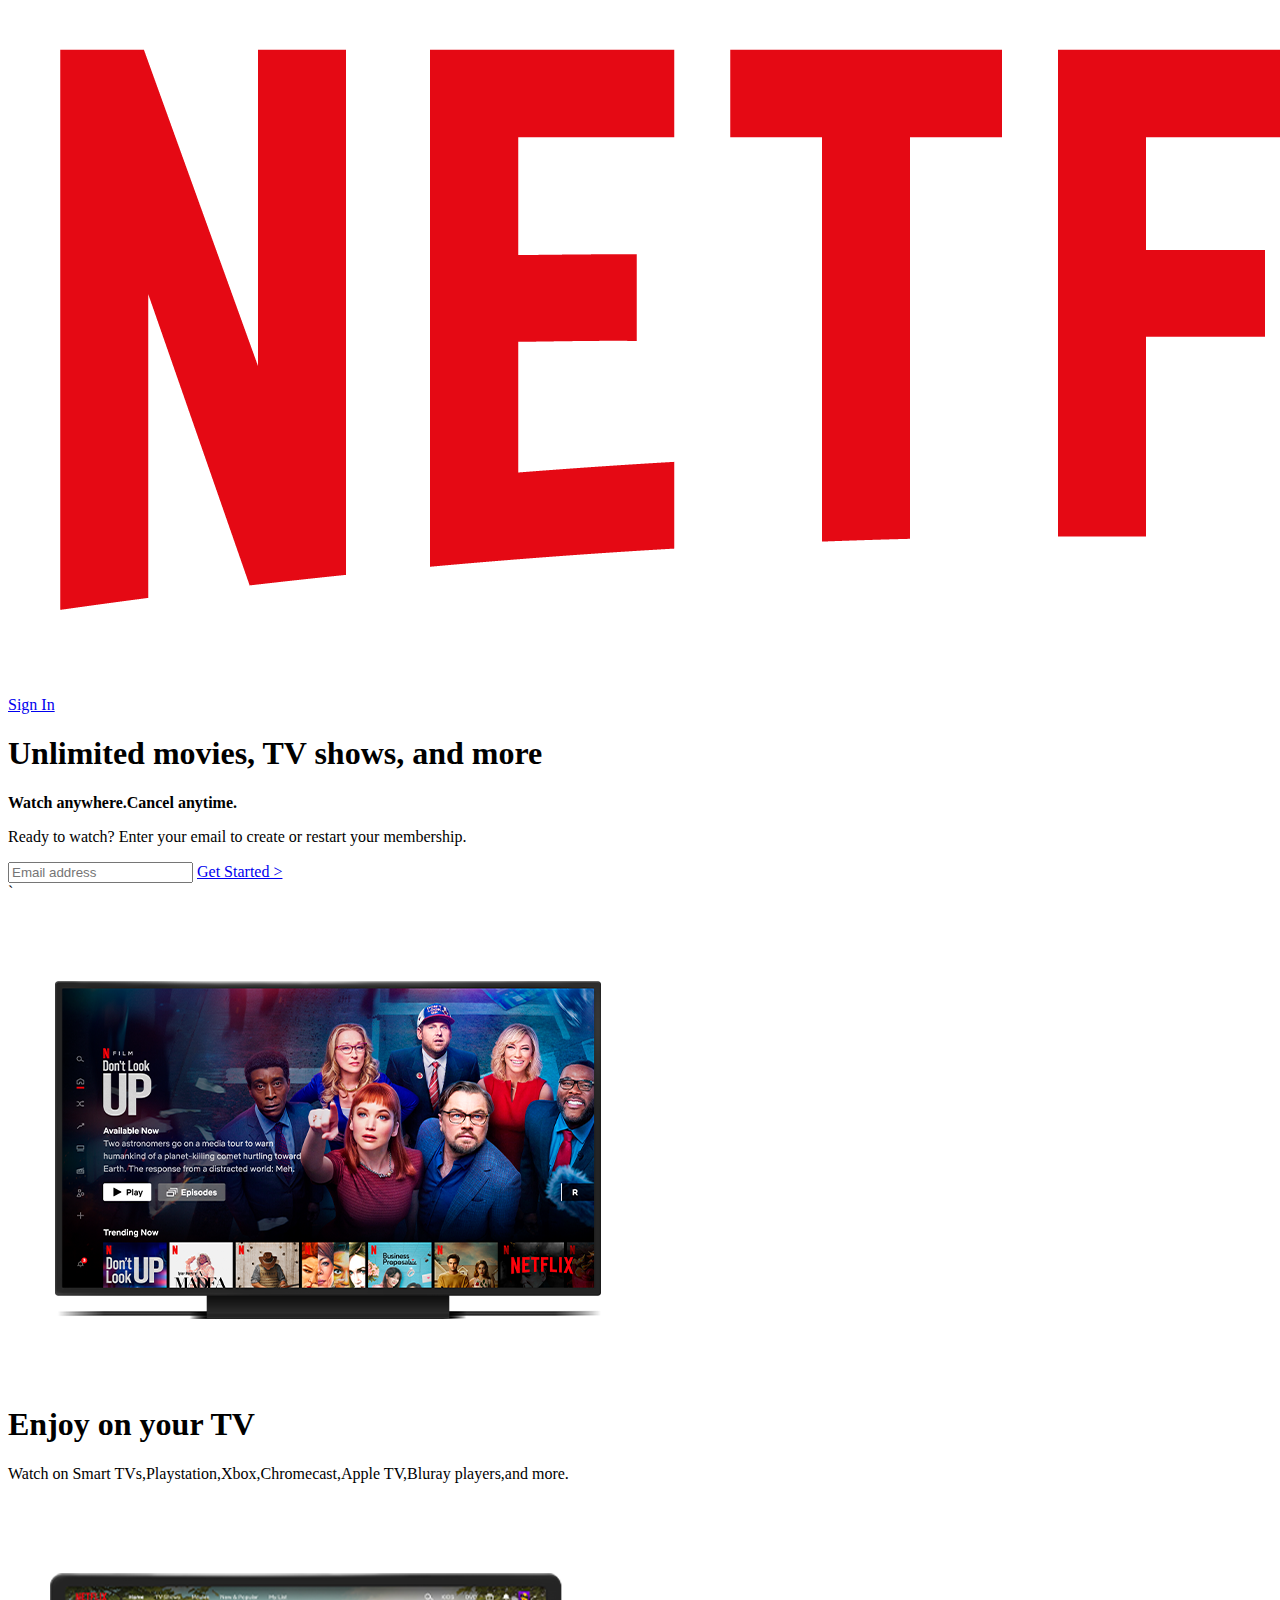
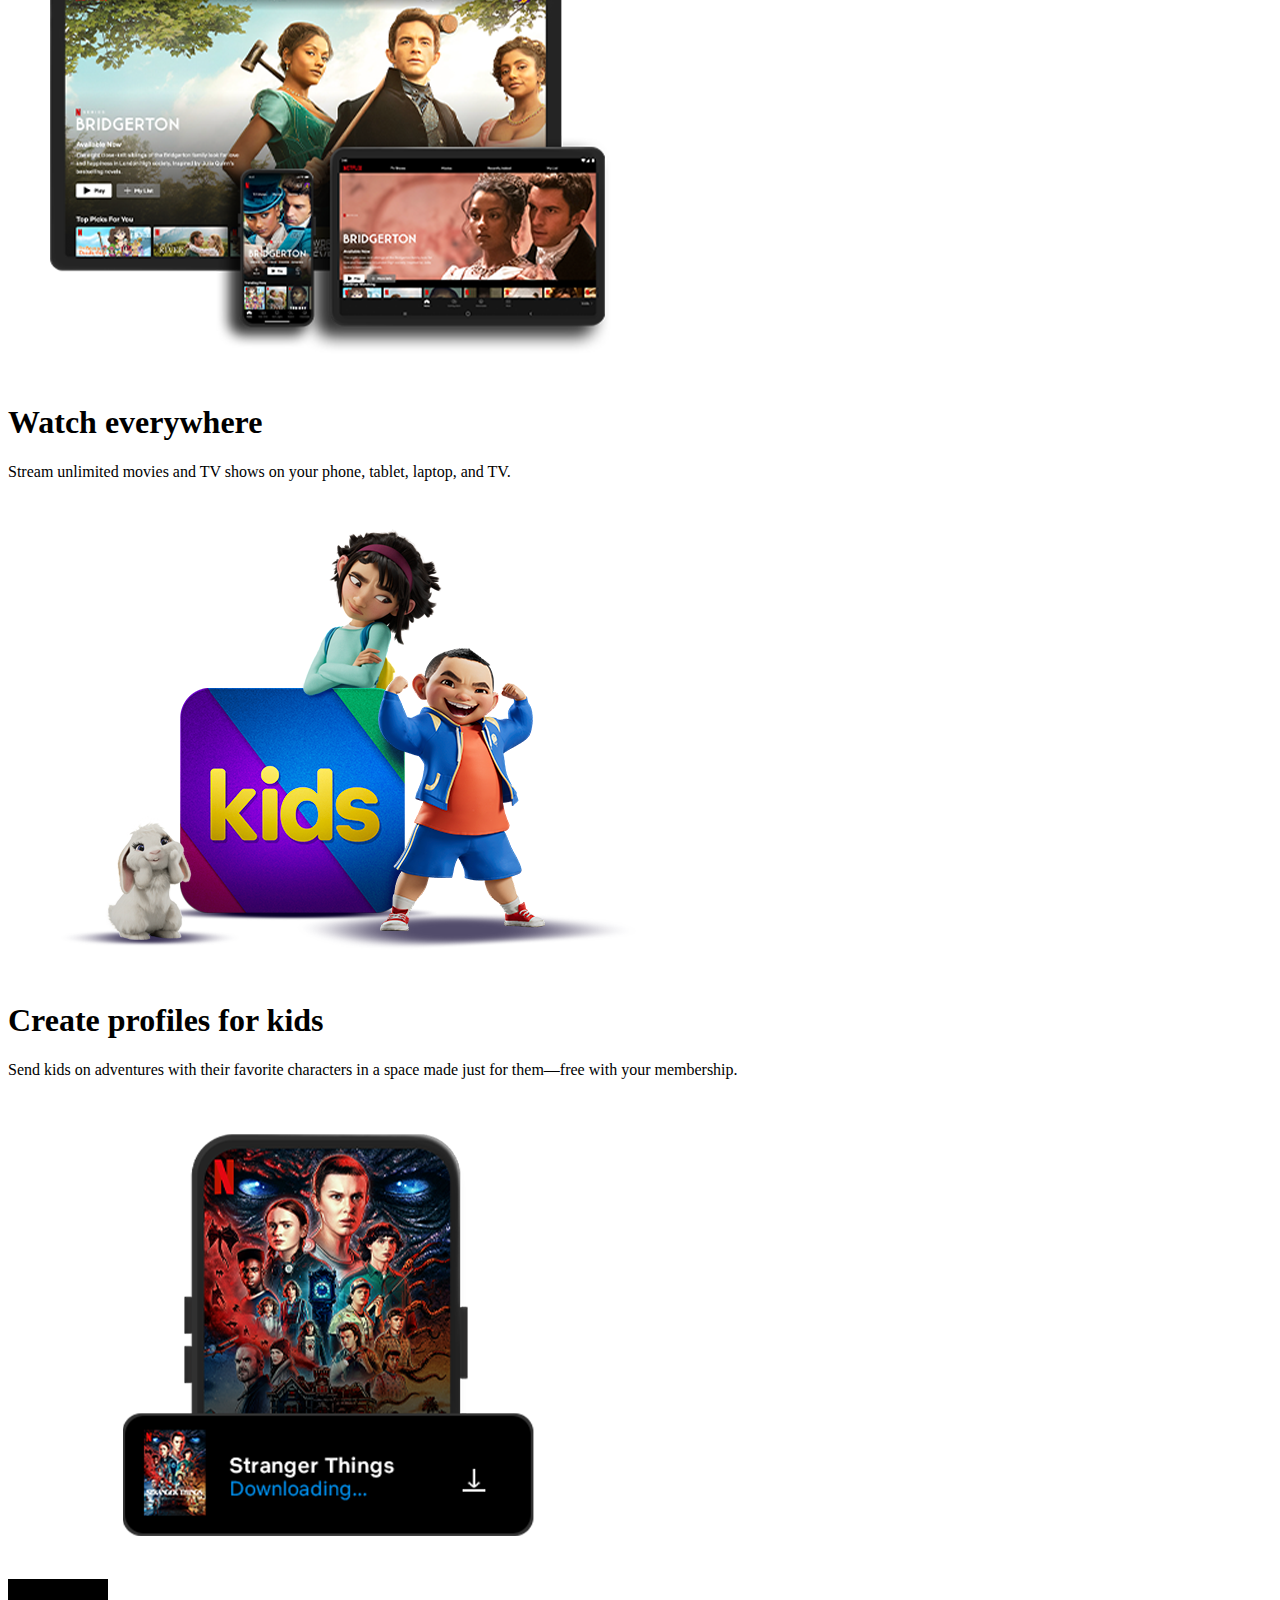
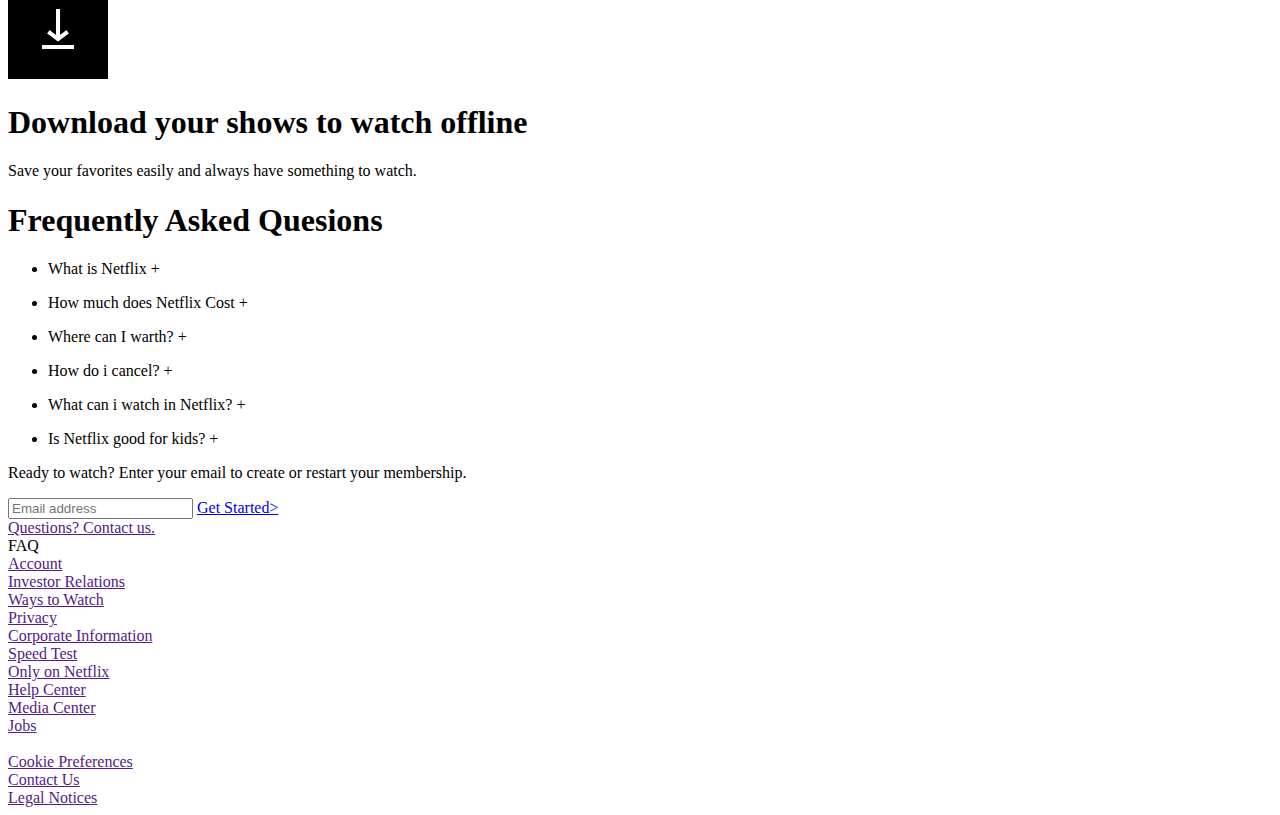
==== index.html @ 24087489 "second  commit" ====
<!DOCTYPE html>
<html lang="en">
    <head>
        <meta charset="UTF-8">
        <meta http-equiv="X-UA-Compatible" content="IE=edge">
        <meta name="viewport" content="width=device-width, initial-scale=1.0">
        <title>Document</title>
        <link rel="stylesheet" href="net.css">
        <link rel="stylesheet" media="screen and (max-width:768px)" href="mobile.css">
</head>
<body>
    <header>
        <!--header  -->
        <nav id="header" >
            <img class="logo" src="../NETFLIX/netflix-logo-png-2562.png" alt="">
            <a class="btn" href="net-sign.html">Sign In</a>
        </nav>
        <!-- showcase -->
        <div id="showcase" >
            <div class="showcase-main">
                <h1 class="text-pry">Unlimited movies, TV shows, and more </h1>
                <p class="text"><b>Watch anywhere.Cancel anytime.</b></p>
                <p class="info">Ready to  watch? Enter your email to create or restart your membership.</p>
                <div class="form">
                    <form action="">
                        <input class="input" type="text" name="E-mail" id="E-mail" placeholder="Email address">
                        <a class="button" href="#">Get Started > </a>
                    </form>
                </div>`
            </div>
        </div>
    </header>
    <!-- show-more -->
        <section id="show-more">
            <div class="more">
                <img class="img-show" src="../NETFLIX/netenj.png" alt="TV">
                <div class="cont">
                    <h1 class="text-show" >Enjoy on your TV</h1>
                    <p  class="txt" >Watch on Smart TVs,Playstation,Xbox,Chromecast,Apple TV,Bluray players,and more.</p>
                </div>
                
            </div>
            <div class="border"></div>
            <div class="more1">
                <img class="img-show" src="../NETFLIX/netwat.png" alt="">
                <div class="cont">
                    <h1 class="text-show">Watch everywhere</h1>
                    <p class="txt">Stream unlimited movies and TV shows on your phone, tablet, laptop, and TV.</p>
                </div>
                
            </div>
            <div class="border"></div>
            <div class="more">
                <img class="img-show" src="../NETFLIX/netcreat.png" alt="">
                
                <div class="cont">
                    <h1 class="text-show">Create profiles for kids</h1>
                    <p  class="txt" >Send kids on adventures with their favorite characters in a space made just for them—free with your membership.</p>
                </div>
            </div>
            <div class="border"></div>
            <div  class="more1">
                <img class="img-show" src="../NETFLIX/netdown.png" alt="">
                <div class="gif">
                     <img class="icons1" src="../NETFLIX/netflix-icon.gif" alt="">
                </div>
                
                <div class="cont">
                   <h1 class="text-show">Download your shows to watch offline</h1>
                    <p  class="txt" >Save your favorites easily and always have something to watch.</p>
                </div>
            </div>

        </section>

        <!-- features -->
        <section id="features" >
            <h1 class="text-feat">Frequently Asked Quesions</h1>
            <ul >
                <li><p class="feat">What is Netflix  <span class="icon">+</span></p></li>
                <li ><p class="feat">How much does Netflix Cost <span class="icon">+</span></p></li>
                <li ><p class="feat"> Where can I warth? <span class="icon">+</span></p></li>
                <li ><p class="feat">How do i cancel? <span class="icon">+</span></p></li>
                <li ><p class="feat">What can i watch in Netflix? <span class="icon">+</span></p></li>
                <li > <p class="feat">Is Netflix good for kids? <span class="icon">+</span></p></li>
            </ul>
        </section>

        
        <!-- info -->
        <section id="info">
            <div class="more-info">
                <p>Ready to watch? Enter your email to create or restart your membership.</p>
            </div>
        </section>
        <div id="form-2" class="form" >
             <form action="">
                <input class="input" type="text" name="E-mail" id="E-mail" placeholder="Email address">
                <a class="button" href="#">Get Started></a>
            </form>
            </div>
        
        <!-- footer -->
        <footer>
            <a class="ln-txt" href="">Questions? Contact us.</a>

            <div class="links">

                <div class="lin"> <li><ahref="">FAQ<a><a></li>
                    <li><a href="">Account</a></li>

                    <li><a href="">Investor Relations</a></li>
                    <li><a href=""> Ways to Watch</a></li></div>

                <div class="lin"><li><a href=""> Privacy</a></li>
                    <li><a href="">Corporate Information </a></li>
                    <li><a href=""> Speed Test </a></li>
                    <li><a href=""> Only on Netflix</a></li></div>

                <div class="lin"><li><a href="">Help Center</a></li>
                    <li><a href=""> 
                        Media Center</a></li>
                    <li><a href="">
                        Jobs</a></li>
                    <li><a href=""
                        Terms of Use></a></li></div>
                        
                <div class="lin">
                  <li><a href="">Cookie Preferences</a></li>
                    <li><a href="">
                        Contact Us</a></li>
                    <li><a href="">
                        Legal Notices</a></li></div>
            </div>

        </footer>

    
</body>
</htmnetl>
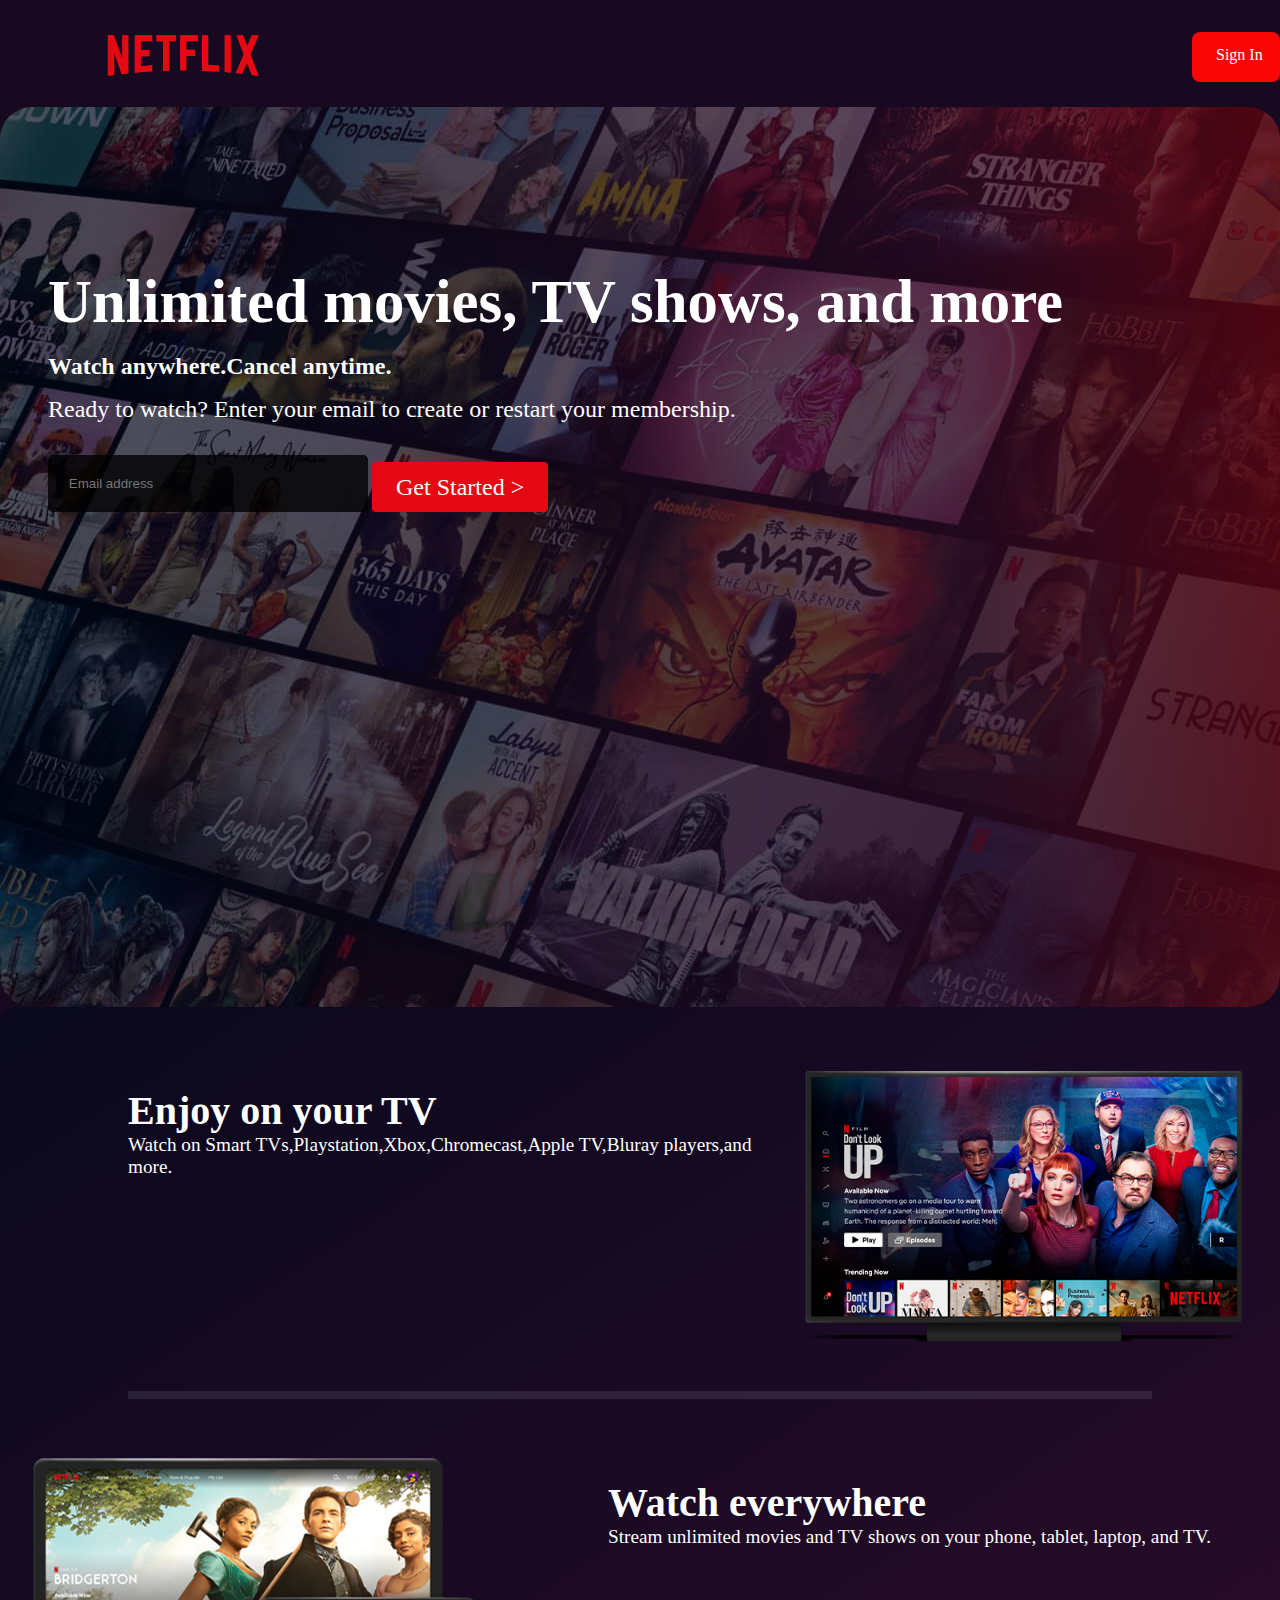
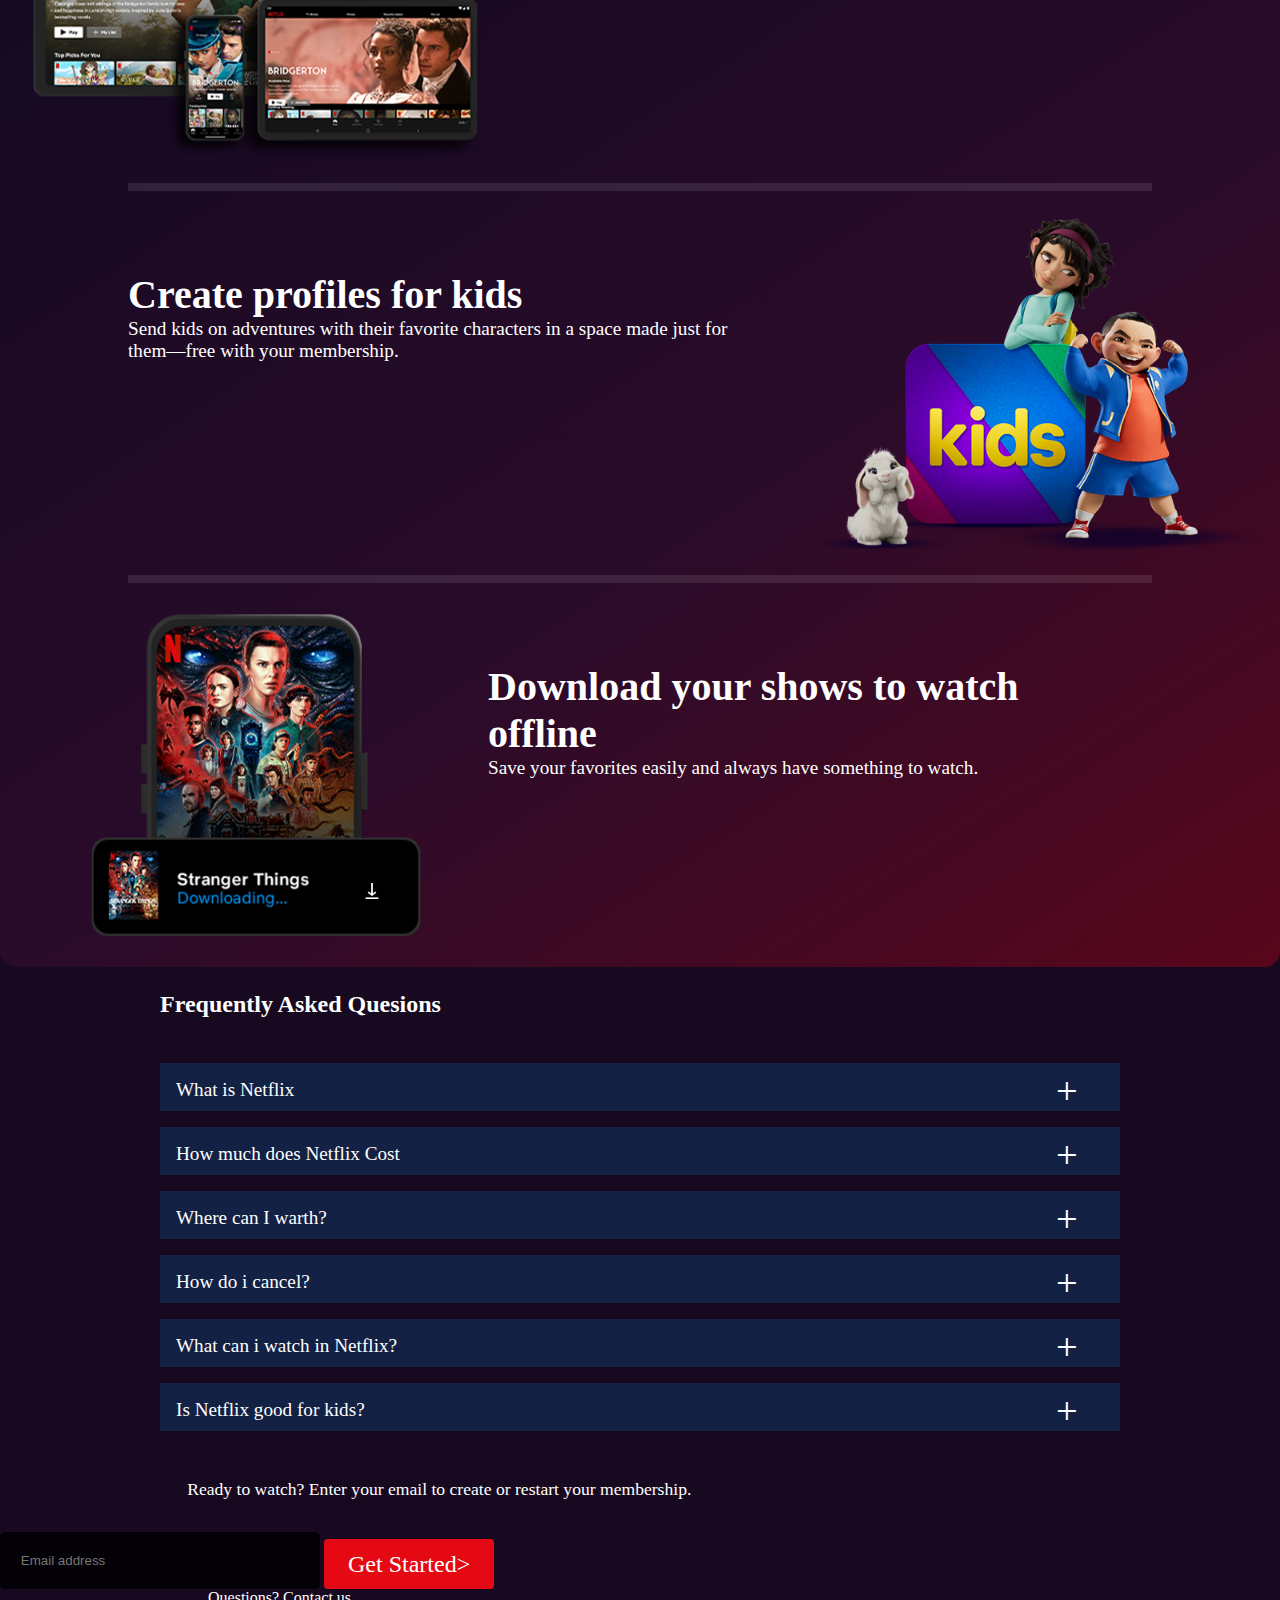
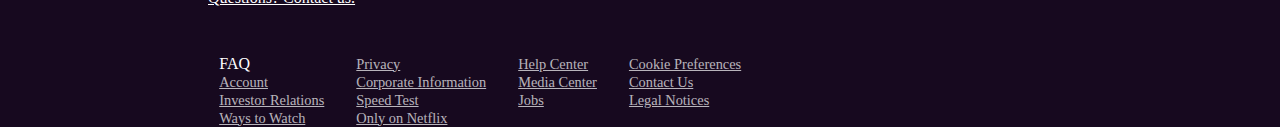
==== commit 0d8df900: "third  commit" ====
--- a/index.html
+++ b/index.html
@@ -5,8 +5,8 @@
         <meta http-equiv="X-UA-Compatible" content="IE=edge">
         <meta name="viewport" content="width=device-width, initial-scale=1.0">
         <title>Document</title>
-        <link rel="stylesheet" href="net.css">
-        <link rel="stylesheet" media="screen and (max-width:768px)" href="mobile.css">
+        <link rel="stylesheet" href="./css/net.css">
+        <link rel="stylesheet" media="screen and (max-width:768px)" href="./css/mobile.css">
 </head>
 <body>
     <header>
--- a/css/net.css
+++ b/css/net.css
@@ -0,0 +1,229 @@
+*{
+    padding: 0px;
+    margin: 0px;
+    box-sizing: border-box;
+}
+
+
+/* Main Section */
+body{
+    background-color: #17091f;
+}
+/* header */
+#header{
+    display: flex;
+    margin-left: 1.5rem;
+    margin-top: 2rem;
+    margin-bottom: 1.6rem;
+}
+/* btn */
+.btn{
+    width: 6rem;
+    margin-left: 58rem;
+    text-decoration: none;
+    background-color: #f90606;
+    padding: 0.9rem;
+    padding-left: 1.5rem;
+    color: #fff;
+    border-radius: 0.5rem;
+}
+/* logo */
+.logo{
+    width: 10rem;
+    margin-left: 5rem;
+
+}
+/*  Section-showcase */
+#showcase{
+    background-image:  linear-gradient(84.58deg, rgba(0, 8, 29, 0.6) 10.01%, rgba(53, 13, 49, 0.6) 73.1%, rgba(132, 5, 25, 0.6) 101.09%),linear-gradient(102.21deg, rgba(0, 0, 0, 0.04) 16.09%, rgba(1, 1, 1, 0.17) 39.27%, rgba(1, 1, 1, 0.24) 64.25%, rgba(4, 4, 4, 0.8) 96.63%),url("../NETFLIX/netflix.jpg");
+    max-width: 180vh;
+    border-radius: 2rem;
+    height: 100vh;
+    margin: auto;
+    min-height: 32rem;
+}
+.showcase-main{
+    padding-top: 10rem;
+    padding-left: 3rem;
+    max-width: 100%;
+}
+/* form */
+.form{
+    margin-top: 2rem;
+    max-width: 80rem;
+}
+/* input */
+.input{
+    padding: 1.3rem;
+    width: 20rem;
+    border-radius: 0.3rem;
+    border: none;
+    background-color: rgba(0, 0, 0, 0.798);
+}
+.button{
+   
+    text-decoration: none;
+    padding: 0.45rem 1.4rem;
+    border-radius: 0.3rem;
+    border-radius: 0.25rem;
+    vertical-align: text-top;
+    width: auto;
+    font-size: 1.5rem;
+    font-weight: 500;
+    min-height: 3.5rem;
+    padding: 0.75rem 1.5rem;
+    background: rgb(229, 9, 20);
+    color: rgb(255, 255, 255);
+}
+/* texts */
+.text-pry{
+    color: #fff;
+    font-size: 3.8rem;
+}
+.text{
+    font-size: 1.5rem;
+    color: #fff;
+    padding-top: 1rem;
+    padding-bottom: 1rem;
+}
+.info{
+    color: #fff;
+    font-size: 1.5rem;
+
+}
+.txt{
+    color: #fff;
+    font-size: 1.2rem;
+}
+
+
+/*  section-show-more */
+#show-more{
+    margin-top: 20rem;
+    min-height: 32rem;
+    background: linear-gradient(146.77deg, rgba(0, 8, 29, 0.6) 0%, rgba(53, 13, 49, 0.6) 65.31%, rgba(132, 5, 25, 0.6) 99.52%);
+    border-radius: 16px;
+    max-width: 80rem;
+    margin: auto;
+}
+#show-more .more{
+    display: flex;
+    flex-direction: row-reverse;
+    margin: auto;
+}
+#show-more .more1{
+    display: flex;
+     max-width: 80rem;
+    margin: auto;
+   
+}
+ .border {
+    border-bottom: 8px solid rgba(255, 255, 255, 0.1);
+    width: 80%;
+    margin: auto;
+   
+}
+  /*icons-1  */
+  .gif{
+    max-width: 10%;
+    max-height: 2.5rem;
+    margin-top: 18rem;
+    margin-left: -10rem;
+}
+.icons1{
+    max-height: 2.5rem;
+}
+/*  show */
+.text-show{
+    color: #fff;
+    font-size: 2.5rem;
+    font-weight: bold;
+}
+.img-show{
+    width: 40%;
+}
+.cont{
+    max-width:40rem ;
+    margin-left: 6rem;
+    margin-top:5rem ;
+    margin-bottom: 2rem;
+}
+
+
+/*  section-features */
+.icon{
+    position: relative;
+    font-size: 2.4rem;
+    top: -2rem;
+    margin-left: 55rem;
+    
+}
+.text-feat{
+    margin-top: 1.5rem;
+    margin-bottom: 2.8rem;
+    color: #fff;
+    font-size: 1.5rem;
+}
+/*  Features ul */
+#features ul {
+   list-style: none;
+}
+#features{
+    margin: auto;
+    max-width: 60rem;
+
+}
+#features .feat{
+    background-color: rgba(19, 33, 68, 1);
+  color: #fff;
+  width: 60rem;
+  height: 3rem;
+  font-size: 1.2rem;
+  margin-top: 1rem;
+  padding: 1rem;
+}
+#features .feat:hover{
+    background-color: #0f5f792f;
+}
+/* info */
+#info{
+   margin-left: 11.7rem;
+  color: #fff;
+  font-size: 1.1rem;
+}
+#info .more-info{
+   margin-top: 3rem;
+}
+/* form-2 */
+#form-2 .form{
+    max-width: 20rem;
+    margin-bottom: 10rem;
+    display: 2px solid red;
+}
+
+
+/* footer */
+.links{
+    display: flex;
+    margin-left: 11.7rem;
+    margin-top: 3rem;
+}
+.lin-2{
+    margin-left: 5.5rem;
+}
+.lin{
+    color: #fff;
+    justify-content: center;
+    margin-left: 2rem;
+    list-style: none;
+}
+.lin  li a{
+    color: rgba(255, 255, 255, 0.7);
+    font-size: 0.9rem;
+    margin-top: 2.5rem;
+}
+.ln-txt{
+    margin-top: 4rem;
+    margin-left: 13rem;
+    color: #fff;
+}
--- a/css/mobile.css
+++ b/css/mobile.css
@@ -0,0 +1,13 @@
+body{
+    background-color: rgba(0, 0, 0, 0.912);
+}
+
+#show-more{
+    background: linear-gradient(146.77deg, rgba(2, 3, 6, 0.6) 0%, rgba(13, 1, 12, 0.6) 65.31%, rgba(100, 9, 23, 0.746) 99.52%);
+
+}
+#show-more .more,#show-more .more1{
+}
+#features .feat{
+    background-color: #161d4f62;
+}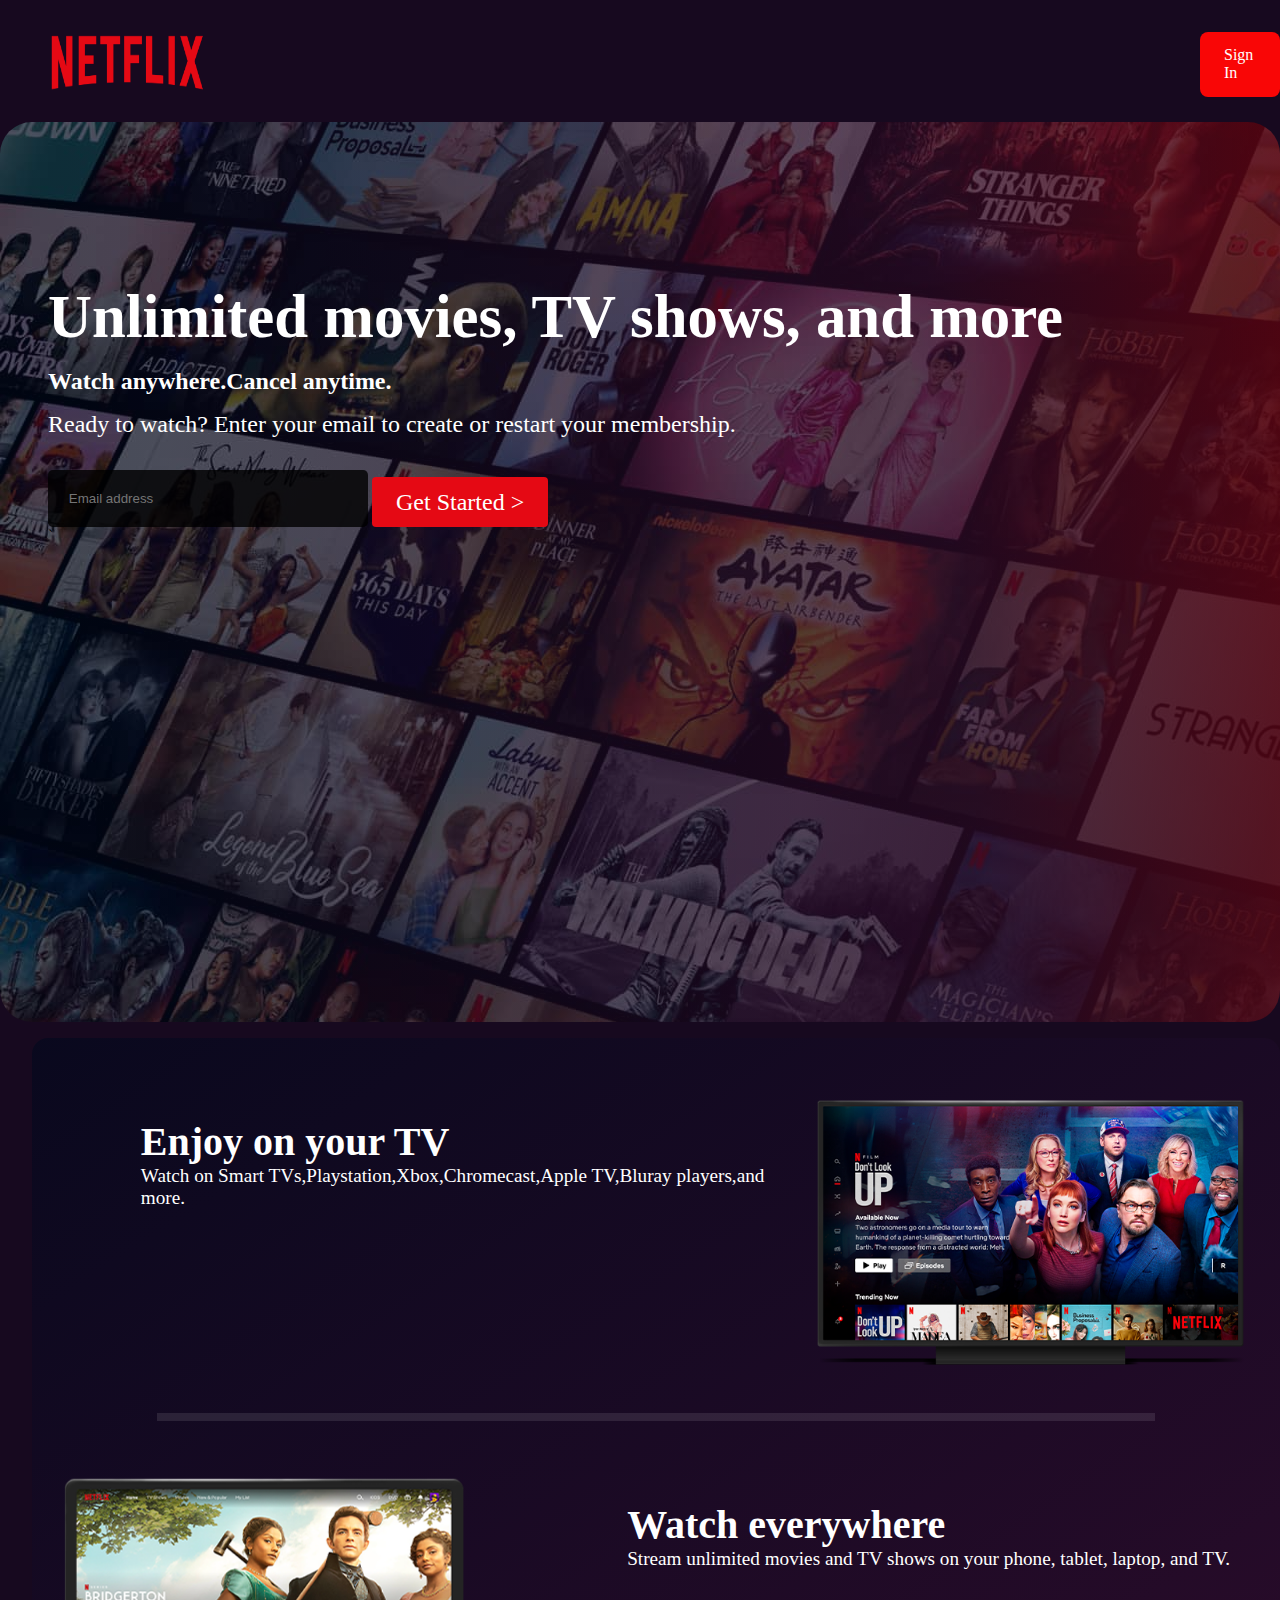
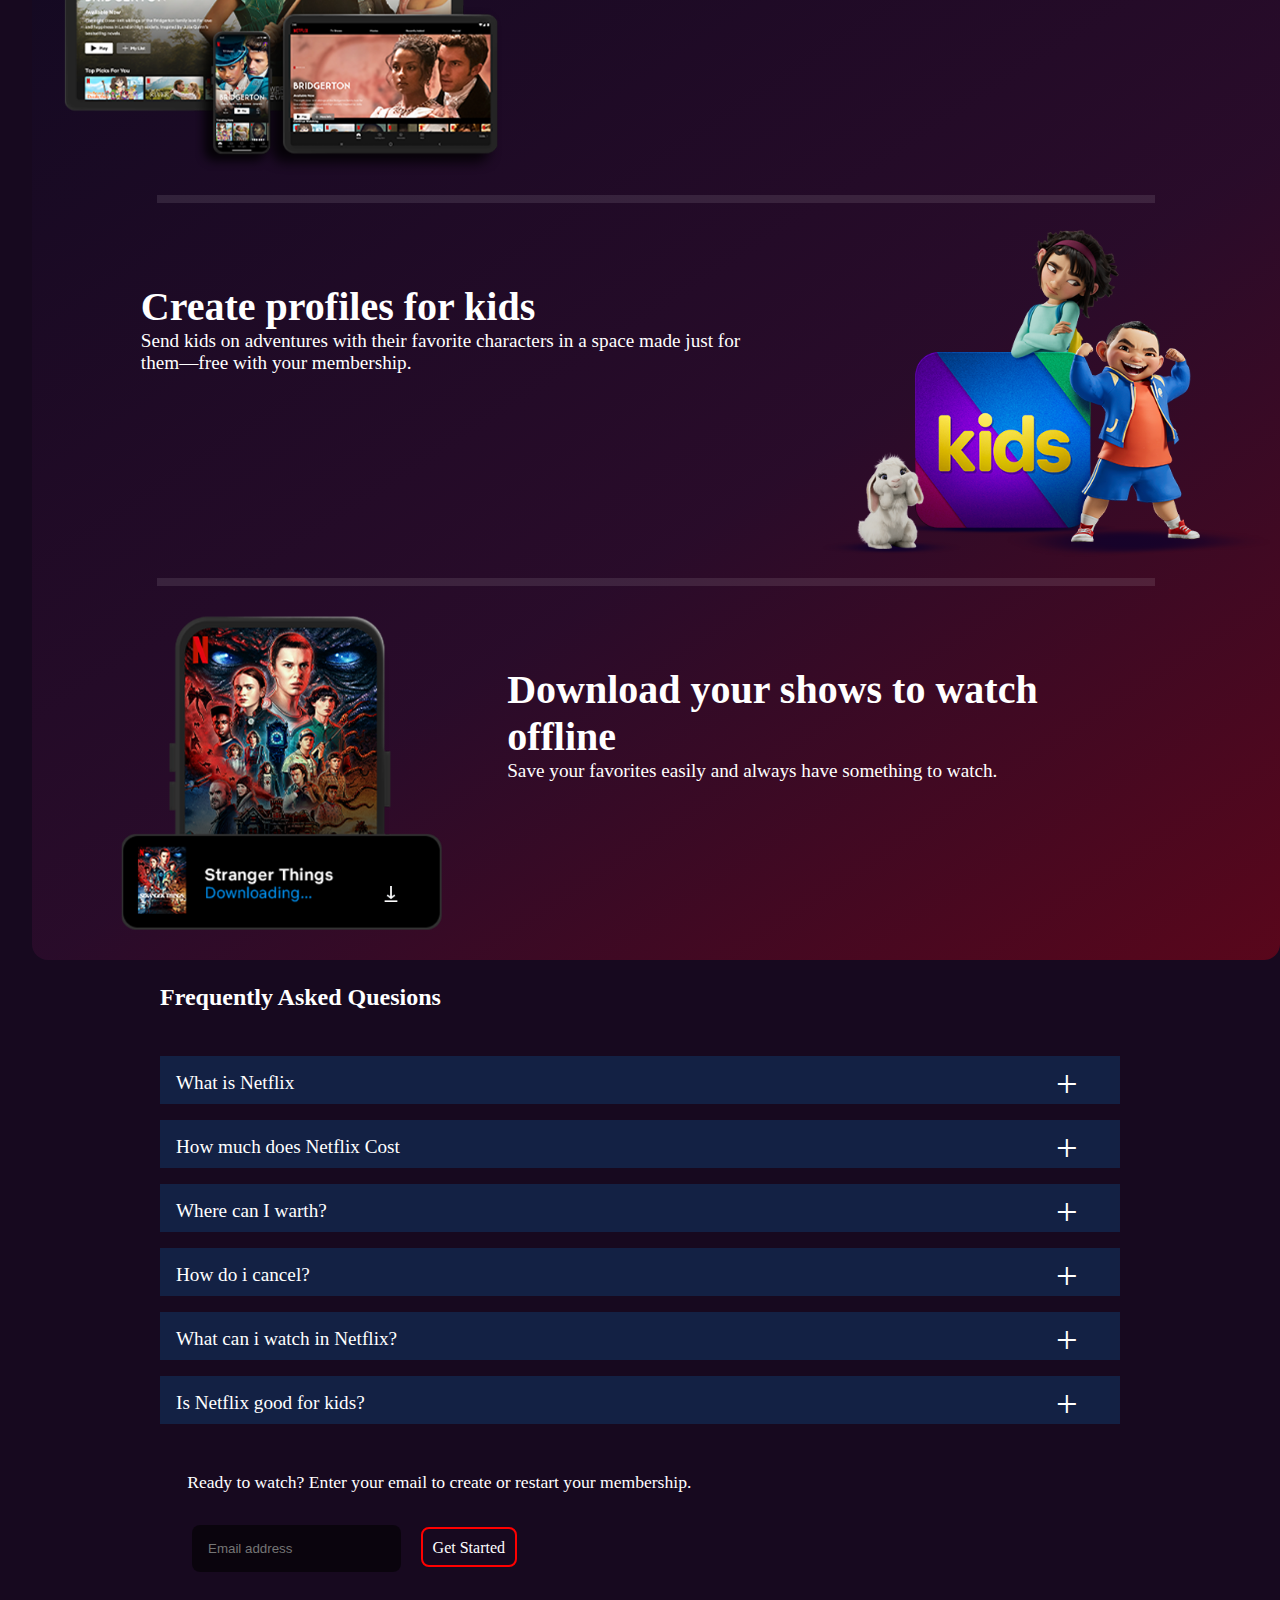
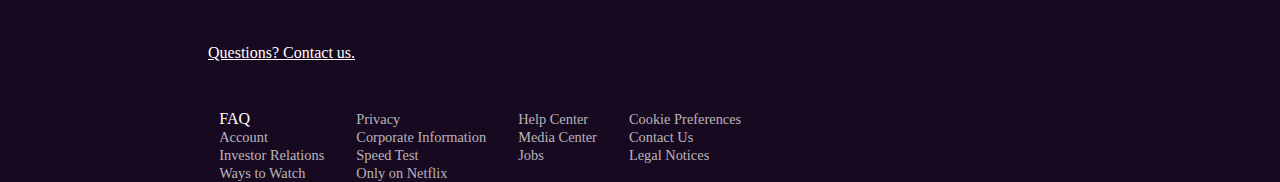
==== commit d26f1d86: "second commit" ====
--- a/index.html
+++ b/index.html
@@ -93,12 +93,12 @@
                 <p>Ready to watch? Enter your email to create or restart your membership.</p>
             </div>
         </section>
-        <div id="form-2" class="form" >
+         <div id="form-2" class="form" >
              <form action="">
-                <input class="input" type="text" name="E-mail" id="E-mail" placeholder="Email address">
-                <a class="button" href="#">Get Started></a>
+                <input  type="text" name="E-mail" id="E-mail" placeholder="Email address">
+                <a href="#">Get Started</a>
             </form>
-            </div>
+            </div> 
         
         <!-- footer -->
         <footer>
--- a/css/net.css
+++ b/css/net.css
@@ -19,7 +19,8 @@
 /* btn */
 .btn{
     width: 6rem;
-    margin-left: 58rem;
+    margin-left:62rem ;
+    /* margin-left: 58rem; */
     text-decoration: none;
     background-color: #f90606;
     padding: 0.9rem;
@@ -30,7 +31,7 @@
 /* logo */
 .logo{
     width: 10rem;
-    margin-left: 5rem;
+    margin-left: 1.5rem;
 
 }
 /*  Section-showcase */
@@ -99,12 +100,12 @@
 
 /*  section-show-more */
 #show-more{
-    margin-top: 20rem;
+    margin-top: 1rem;
     min-height: 32rem;
     background: linear-gradient(146.77deg, rgba(0, 8, 29, 0.6) 0%, rgba(53, 13, 49, 0.6) 65.31%, rgba(132, 5, 25, 0.6) 99.52%);
     border-radius: 16px;
     max-width: 80rem;
-    margin: auto;
+    margin-left:2rem ;
 }
 #show-more .more{
     display: flex;
@@ -194,11 +195,37 @@
 #info .more-info{
    margin-top: 3rem;
 }
+
 /* form-2 */
-#form-2 .form{
-    max-width: 20rem;
-    margin-bottom: 10rem;
-    display: 2px solid red;
+#form-2 {
+    max-width: 50rem;
+    margin-bottom: 3rem;
+
+}
+#form-2  input{
+     background-color: rgba(0, 0, 0, 0.551);
+    border: none;
+    margin-left: 12rem;
+    padding: 1rem;
+    border-radius: 0.5rem;
+    display: inline-block;
+    margin-bottom: 1.5rem;
+    
+}
+#form-2 a{
+    margin-left: 1rem;
+    text-decoration: none;
+    color: #fff;
+    background-color: transparent;
+    border: 2px solid red;
+    padding: 0.6rem;
+    border-radius: 0.5rem;
+    
+}
+#form-2 a:hover{
+    transition: 1s ease-in  ;
+    background-color: #f90606;
+    margin-top: -1rem;
 }
 
 
@@ -216,11 +243,14 @@
     justify-content: center;
     margin-left: 2rem;
     list-style: none;
+    
 }
 .lin  li a{
     color: rgba(255, 255, 255, 0.7);
     font-size: 0.9rem;
     margin-top: 2.5rem;
+    text-decoration: none;
+    list-style: none;
 }
 .ln-txt{
     margin-top: 4rem;
--- a/css/mobile.css
+++ b/css/mobile.css
@@ -1,13 +1,306 @@
 body{
     background-color: rgba(0, 0, 0, 0.912);
 }
-
+/* header */
+.header{
+    max-width: 40rem;
+    display: flex;
+    margin-top:1.5rem;
+}
+.logo{
+    margin-left: 0.2rem;
+}
+.btn{
+margin-left: 23rem;
+}
 #show-more{
     background: linear-gradient(146.77deg, rgba(2, 3, 6, 0.6) 0%, rgba(13, 1, 12, 0.6) 65.31%, rgba(100, 9, 23, 0.746) 99.52%);
 
 }
-#show-more .more,#show-more .more1{
-}
+
 #features .feat{
     background-color: #161d4f62;
-}+}
+.container{
+   max-width: 50%; 
+}
+
+
+/*  Section-showcase */
+#showcase{
+    background-image:  linear-gradient(84.58deg, rgba(0, 8, 29, 0.6) 10.01%, rgba(53, 13, 49, 0.6) 73.1%, rgba(132, 5, 25, 0.6) 101.09%),linear-gradient(102.21deg, rgba(0, 0, 0, 0.04) 16.09%, rgba(1, 1, 1, 0.17) 39.27%, rgba(1, 1, 1, 0.24) 64.25%, rgba(4, 4, 4, 0.8) 96.63%),url("../NETFLIX/netflix.jpg");
+    max-width: 40rem;
+    border-radius: 2rem;
+    height: 70vh;
+    margin: auto;
+    min-height: 32rem;
+}
+.showcase-main{
+    padding-top: 10rem;
+    padding-left: 2rem;
+    max-width: 30rem;
+}
+/* form */
+.form{
+    margin-top: 2rem;
+    max-width:80rem;
+}
+/* input */
+.input{
+    padding: 1.1rem;
+    width: 15rem;
+    border-radius: 0.3rem;
+    border: none;
+    background-color: rgba(0, 0, 0, 0.798);
+}
+.button{
+   
+    text-decoration: none;
+    padding: 0.45rem 1.4rem;
+    border-radius: 0.3rem;
+    border-radius: 0.25rem;
+    vertical-align: text-top;
+    width: auto;
+    font-size: 0.9rem;
+    font-weight: 500;
+    min-height: 3.5rem;
+    padding: 0.75rem 1.5rem;
+    background: rgb(229, 9, 20);
+    color: rgb(255, 255, 255);
+}
+/* texts */
+.text-pry{
+    color: #fff;
+    font-size: 2.4rem;
+}
+.text{
+    font-size: 1.3rem;
+    color: #fff;
+    padding-top: 1rem;
+    padding-bottom: 1rem;
+}
+.info{
+    color: #fff;
+    font-size: 1.2rem;
+
+}
+.txt{
+    color: #fff;
+    font-size: 1.1rem;
+}
+
+
+/*  section-show-more */
+#show-more{
+    max-height: 58rem;
+    background: linear-gradient(146.77deg, rgba(2, 3, 6, 0.6) 0%, rgba(13, 1, 12, 0.6) 65.31%, rgba(100, 9, 23, 0.746) 99.52%);
+    border-radius: 16px;
+    max-width: 40rem;
+    margin: auto;
+    margin-top: 02rem;
+
+}
+#show-more .more{
+    display: flex;
+    flex-direction: row-reverse;
+   margin-left: 1rem;
+   max-width: 30rem;
+}
+#show-more .more1{
+    display: flex;
+     max-width: 80rem;
+    margin: auto;
+   
+}
+ .border {
+    border-bottom: 8px solid rgba(255, 255, 255, 0.1);
+    width: 80%;
+    margin: auto;
+   
+}
+  /*icons-1  */
+  .gif{
+    max-width: 30%;
+    max-height: 2.5rem;
+    margin-top: 6.65rem;
+    margin-left:-4rem;
+    border-radius: 0.5rem;
+}
+.icons1{
+    max-height: 2.5rem;
+}
+/*  show */
+.text-show{
+    color: #fff;
+    font-size: 2rem;
+    font-weight: bold;
+}
+.img-show{
+    width: 30%;
+    height: 10rem;
+}
+.cont{
+    max-width:40rem ;
+    margin-left: 6rem;
+    margin-top:5rem ;
+    margin-bottom: 2rem;
+}
+
+
+/*  section-features */
+.icon{
+    position: absolute;
+    font-size: 1.2rem;
+     top: 1rem; 
+     left: -20rem;
+
+    
+}
+.text-feat{
+    margin-top: 1.5rem;
+    margin-bottom: 2.8rem;
+    color: #fff;
+    font-size: 1.5rem;
+    text-align: center;
+}
+/*  Features ul */
+#features ul {
+   list-style: none;
+}
+#features{
+    margin: auto;
+    max-width: 40rem;
+
+}
+#features .feat{
+    position: relative;
+    background-color: rgba(19, 33, 68, 1);
+  color: #fff;
+  max-width: 38rem;
+  height: 3rem;
+  font-size: 1.2rem;
+  margin-left: 0.8rem;
+  margin-top: 1rem;
+  padding: 1rem;
+}
+#features .feat:hover{
+    background-color: #0f5f792f;
+}
+/* info */
+#info{
+   margin-left: 11.7rem;
+  color: #fff;
+  font-size: 1.1rem;
+}
+#info .more-info{
+   margin-top: 3rem;
+}
+
+/* form-2 */
+#form-2 {
+    max-width: 50rem;
+    margin-bottom: 3rem;
+
+}
+#form-2  input{
+     background-color: rgba(0, 0, 0, 0.551);
+    border: none;
+    margin-left: 12rem;
+    padding: 1rem;
+    border-radius: 0.5rem;
+    display: inline-block;
+    margin-bottom: 1.5rem;
+    
+}
+#form-2 a{
+    margin-left: 0.5rem;
+    text-decoration: none;
+    color: #fff;
+    background-color: transparent;
+    border: 2px solid red;
+    padding: 0.6rem;
+    border-radius: 0.5rem;
+    
+}
+#form-2 a:hover{
+    background-color: #f90606;
+    margin-top: -1rem;
+    transition: 1s ease-in  ;
+}
+
+/* info */
+#info{
+    margin-left: 2.5rem;
+   color: #fff;
+   font-size: 1.1rem;
+ }
+ #info .more-info{
+    margin-top: 3rem;
+    margin-left:2rem ;
+ }
+ 
+ /* form-2 */
+ #form-2 {
+     max-width: 50rem;
+     margin-bottom: 3rem;
+     margin-left:2rem ;
+ 
+ }
+ #form-2  input{
+      background-color: rgba(0, 0, 0, 0.551);
+     border: none;
+     margin-left: 2.5rem;
+     padding: 1rem;
+     border-radius: 0.5rem;
+     display: inline-block;
+     margin-bottom: 1.5rem;
+     
+ }
+ #form-2 a{
+     margin-left: 0.5rem;
+     text-decoration: none;
+     color: #fff;
+     background-color: transparent;
+     border: 2px solid red;
+     padding: 0.6rem;
+     border-radius: 0.5rem;
+     
+ }
+ #form-2 a:hover{
+     background-color: #f90606;
+     margin-top: -1rem;
+     transition: 1s ease-in  ;
+ }
+
+
+
+
+
+/* footer */
+.links{
+    display: flex;
+    margin-left: 1.7rem;
+    margin-top: 3rem;
+}
+.lin-2{
+    margin-left: 5.5rem;
+}
+.lin{
+    color: #fff;
+    justify-content: space-evenly;
+    margin-left: 2rem;
+    list-style: none;
+    
+}
+.lin  li a{
+    color: rgba(255, 255, 255, 0.7);
+    font-size: 0.9rem;
+    margin-top: 2.5rem;
+    text-decoration: none;
+    list-style: none;
+}
+.ln-txt{
+    margin-top: 4rem;
+    margin-left: 13rem;
+    color: #fff;
+}
